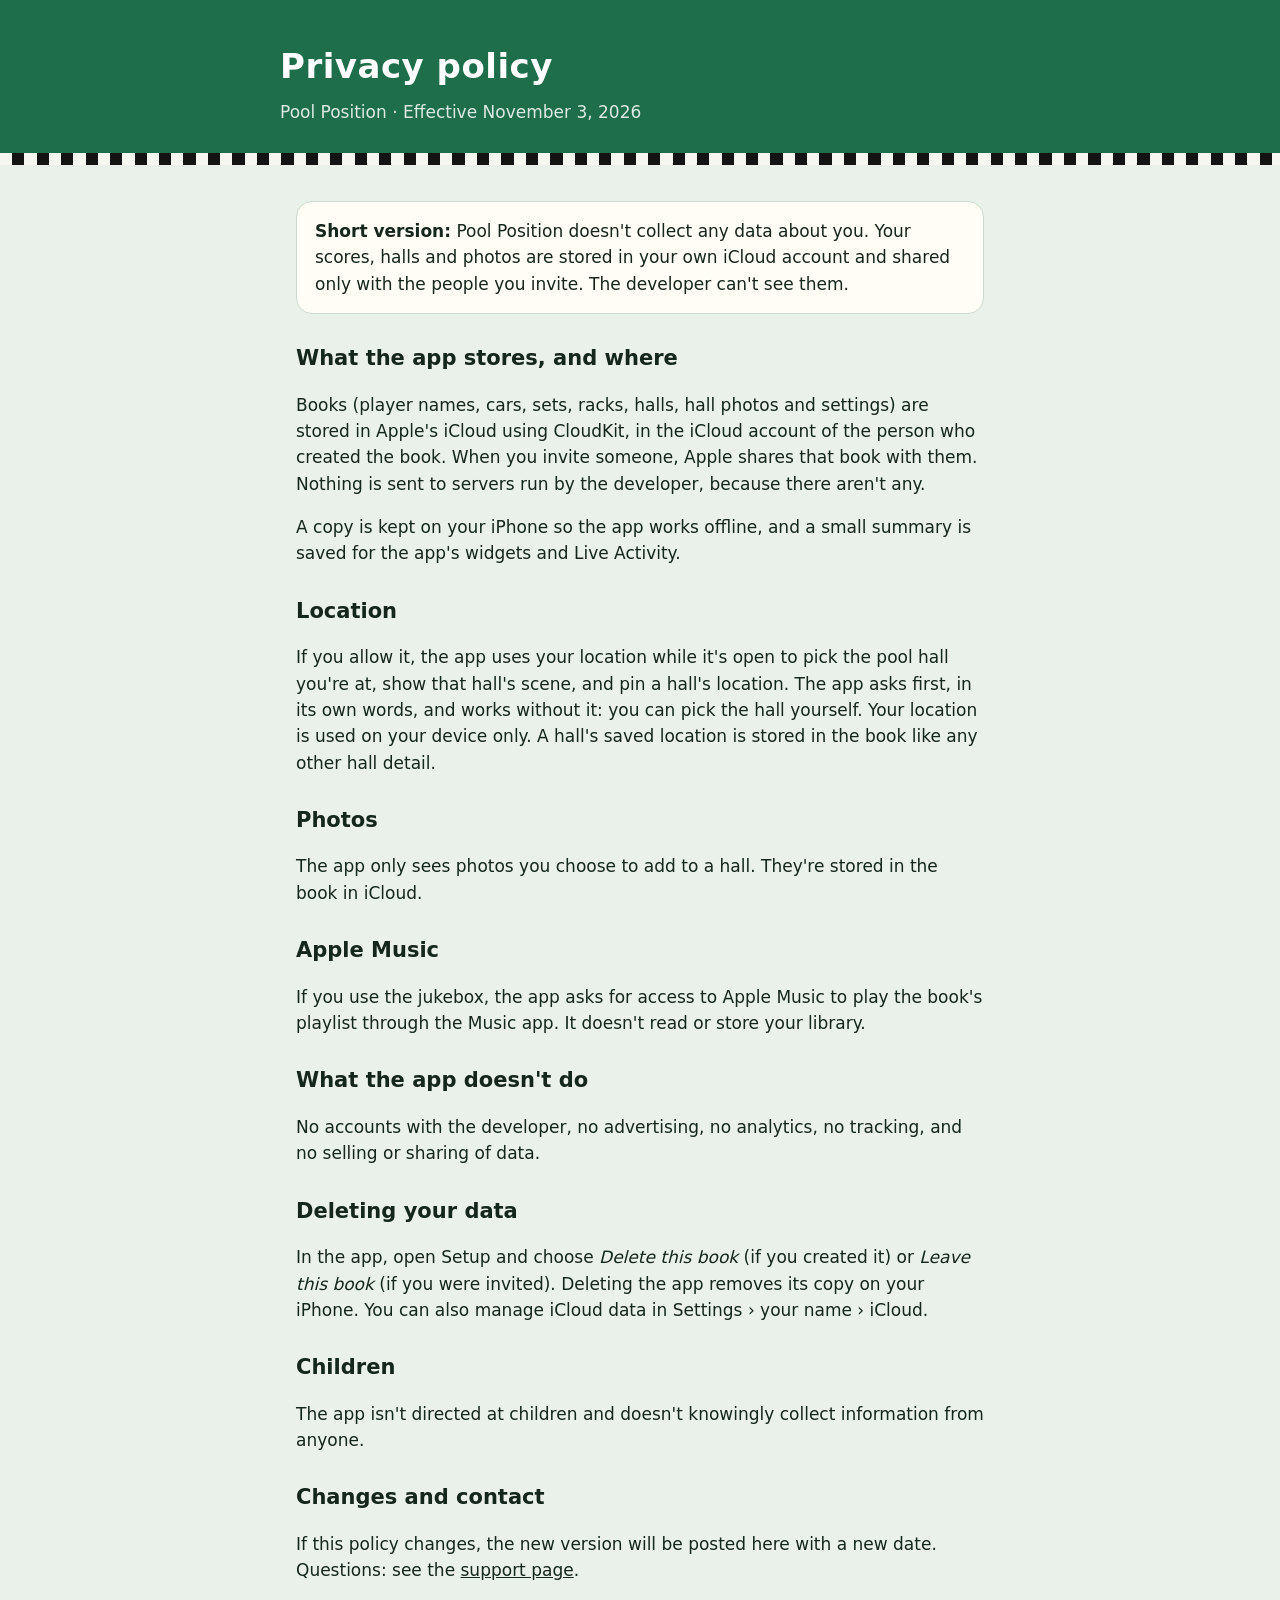
==== privacy.html @ 81d49efe "pool.joshramey.com: the Pool Position landing, privacy and support pages Moved from Firebase Hosting" ====
<!doctype html>
<html lang="en"><head><meta charset="utf-8"><meta name="viewport" content="width=device-width,initial-scale=1">
<title>Privacy · Pool Position</title><link rel="stylesheet" href="style.css"></head>
<body>
<header><h1>Privacy policy</h1><p>Pool Position · Effective November 3, 2026</p></header>
<main>
<div class="card"><strong>Short version:</strong> Pool Position doesn't collect any data about you. Your scores, halls and photos are stored in your own iCloud account and shared only with the people you invite. The developer can't see them.</div>

<h2>What the app stores, and where</h2>
<p>Books (player names, cars, sets, racks, halls, hall photos and settings) are stored in Apple's iCloud using CloudKit, in the iCloud account of the person who created the book. When you invite someone, Apple shares that book with them. Nothing is sent to servers run by the developer, because there aren't any.</p>
<p>A copy is kept on your iPhone so the app works offline, and a small summary is saved for the app's widgets and Live Activity.</p>

<h2>Location</h2>
<p>If you allow it, the app uses your location while it's open to pick the pool hall you're at, show that hall's scene, and pin a hall's location. The app asks first, in its own words, and works without it: you can pick the hall yourself. Your location is used on your device only. A hall's saved location is stored in the book like any other hall detail.</p>

<h2>Photos</h2>
<p>The app only sees photos you choose to add to a hall. They're stored in the book in iCloud.</p>

<h2>Apple Music</h2>
<p>If you use the jukebox, the app asks for access to Apple Music to play the book's playlist through the Music app. It doesn't read or store your library.</p>

<h2>What the app doesn't do</h2>
<p>No accounts with the developer, no advertising, no analytics, no tracking, and no selling or sharing of data.</p>

<h2>Deleting your data</h2>
<p>In the app, open Setup and choose <em>Delete this book</em> (if you created it) or <em>Leave this book</em> (if you were invited). Deleting the app removes its copy on your iPhone. You can also manage iCloud data in Settings › your name › iCloud.</p>

<h2>Children</h2>
<p>The app isn't directed at children and doesn't knowingly collect information from anyone.</p>

<h2>Changes and contact</h2>
<p>If this policy changes, the new version will be posted here with a new date. Questions: see the <a href="support.html">support page</a>.</p>
</main></body></html>
---- style.css ----
:root{--bg:#E9F1EA;--ink:#15261D;--muted:#5A6E63;--felt:#1F6E4B;--card:#FFFDF6;--line:#CBDBCF}
@media (prefers-color-scheme:dark){:root{--bg:#0D1C15;--ink:#EDF3EC;--muted:#9DB2A6;--felt:#1C6545;--card:#15281E;--line:#27402F}}
*{box-sizing:border-box}
body{margin:0;background:var(--bg);color:var(--ink);font:17px/1.55 -apple-system,system-ui,"Segoe UI",sans-serif}
header{background:var(--felt);color:#fff;padding:40px 16px 28px;border-bottom:12px solid;border-image:repeating-linear-gradient(90deg,#141414 0 12px,#f7f7f2 12px 24px) 12}
header h1{margin:0 auto;max-width:720px;font-size:34px;font-weight:900;letter-spacing:.5px}
header p{margin:6px auto 0;max-width:720px;opacity:.85}
main{max-width:720px;margin:0 auto;padding:24px 16px 48px}
h2{font-size:21px;margin:28px 0 8px}
.card{background:var(--card);border:1px solid var(--line);border-radius:16px;padding:16px 18px;margin:12px 0}
a{color:inherit}
.muted{color:var(--muted);font-size:15px}
nav a{margin-right:16px}
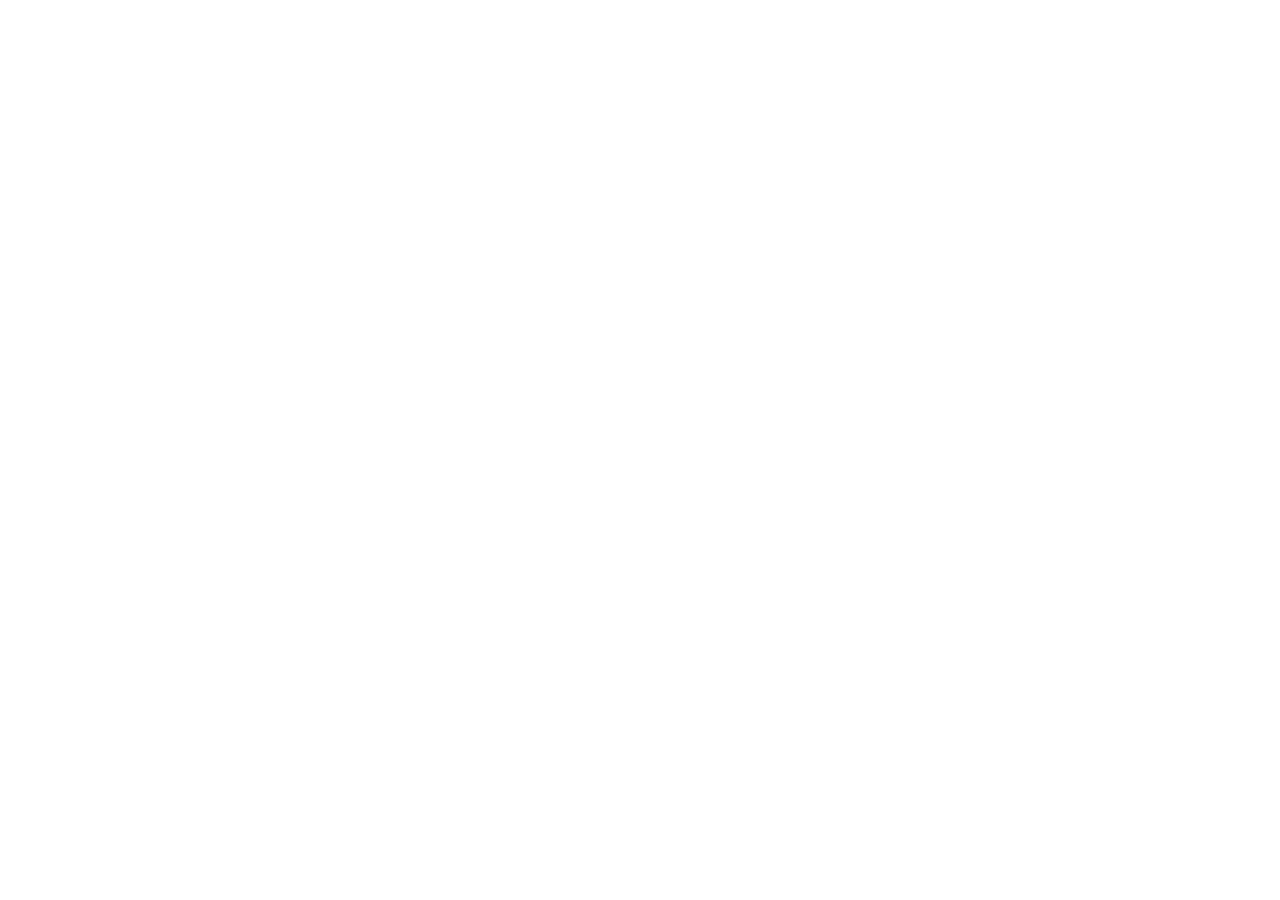
==== commit a75ffe5a: "Proposed: redirect pool.joshramey.com to poolpositiongame.com/scorebook (merge only on Josh's go) Co" ====
--- a/privacy.html
+++ b/privacy.html
@@ -1,33 +1,6 @@
 <!doctype html>
 <html lang="en"><head><meta charset="utf-8"><meta name="viewport" content="width=device-width,initial-scale=1">
-<title>Privacy · Pool Position</title><link rel="stylesheet" href="style.css"></head>
-<body>
-<header><h1>Privacy policy</h1><p>Pool Position · Effective November 3, 2026</p></header>
-<main>
-<div class="card"><strong>Short version:</strong> Pool Position doesn't collect any data about you. Your scores, halls and photos are stored in your own iCloud account and shared only with the people you invite. The developer can't see them.</div>
-
-<h2>What the app stores, and where</h2>
-<p>Books (player names, cars, sets, racks, halls, hall photos and settings) are stored in Apple's iCloud using CloudKit, in the iCloud account of the person who created the book. When you invite someone, Apple shares that book with them. Nothing is sent to servers run by the developer, because there aren't any.</p>
-<p>A copy is kept on your iPhone so the app works offline, and a small summary is saved for the app's widgets and Live Activity.</p>
-
-<h2>Location</h2>
-<p>If you allow it, the app uses your location while it's open to pick the pool hall you're at, show that hall's scene, and pin a hall's location. The app asks first, in its own words, and works without it: you can pick the hall yourself. Your location is used on your device only. A hall's saved location is stored in the book like any other hall detail.</p>
-
-<h2>Photos</h2>
-<p>The app only sees photos you choose to add to a hall. They're stored in the book in iCloud.</p>
-
-<h2>Apple Music</h2>
-<p>If you use the jukebox, the app asks for access to Apple Music to play the book's playlist through the Music app. It doesn't read or store your library.</p>
-
-<h2>What the app doesn't do</h2>
-<p>No accounts with the developer, no advertising, no analytics, no tracking, and no selling or sharing of data.</p>
-
-<h2>Deleting your data</h2>
-<p>In the app, open Setup and choose <em>Delete this book</em> (if you created it) or <em>Leave this book</em> (if you were invited). Deleting the app removes its copy on your iPhone. You can also manage iCloud data in Settings › your name › iCloud.</p>
-
-<h2>Children</h2>
-<p>The app isn't directed at children and doesn't knowingly collect information from anyone.</p>
-
-<h2>Changes and contact</h2>
-<p>If this policy changes, the new version will be posted here with a new date. Questions: see the <a href="support.html">support page</a>.</p>
-</main></body></html>
+<title>Pool Position</title>
+<link rel="canonical" href="https://poolpositiongame.com/scorebook/privacy/"><meta http-equiv="refresh" content="0; url=https://poolpositiongame.com/scorebook/privacy/">
+<script>location.replace("https://poolpositiongame.com/scorebook/privacy/")</script></head>
+<body><p>Pool Position has moved to <a href="https://poolpositiongame.com/scorebook/privacy/">https://poolpositiongame.com/scorebook/privacy/</a>.</p></body></html>
